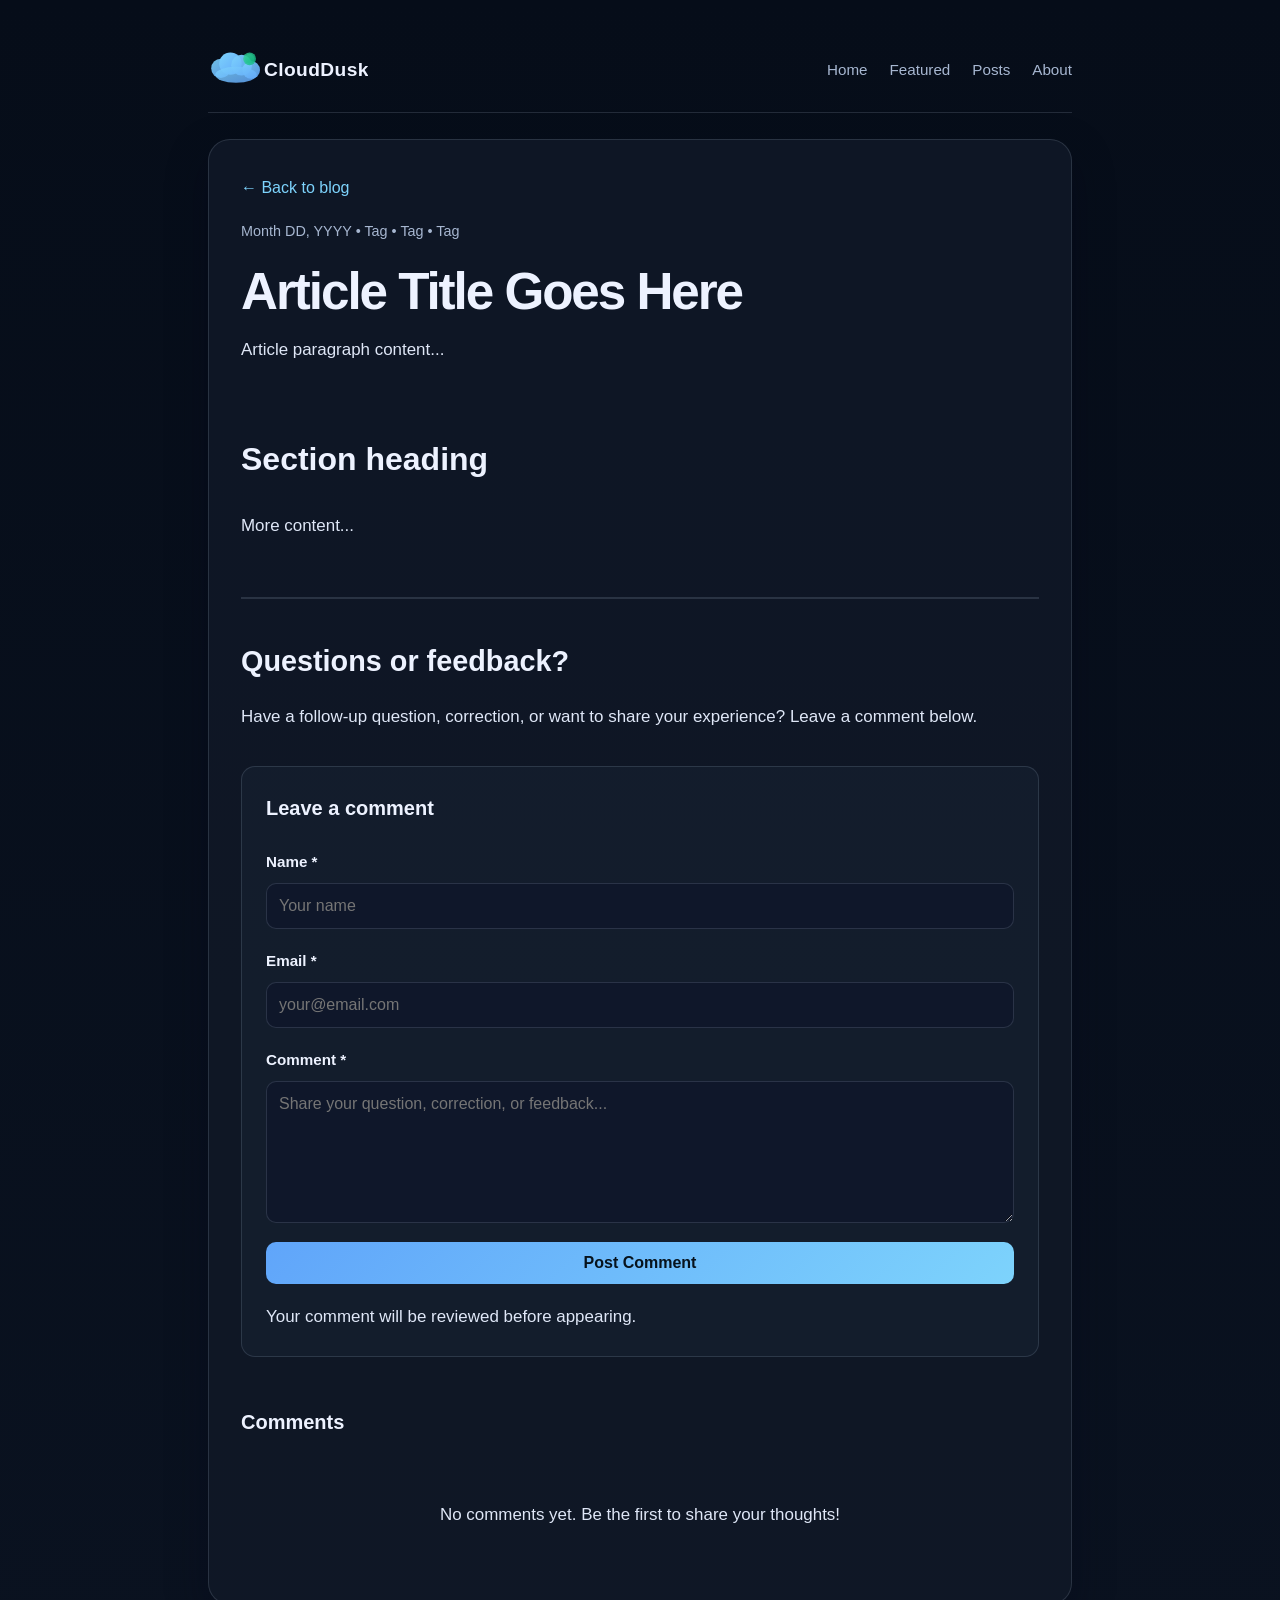
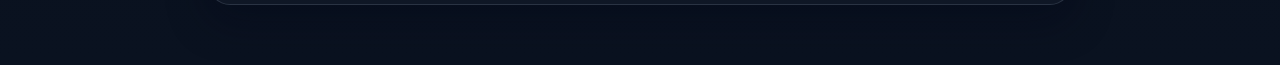
==== ARTICLE_TEMPLATE.html @ e954ddf6 "Add comment section with email notifications to all articles" ====
<!DOCTYPE html>
<html lang="en">
  <head>
    <meta charset="UTF-8" />
    <meta name="viewport" content="width=device-width, initial-scale=1.0" />
    <title>Article Title | CloudDusk</title>
    <meta name="description" content="Brief description of the article." />
    <link rel="stylesheet" href="../styles.css" />
  </head>
  <body>
    <div class="article-shell">
      <header class="topbar">
        <div class="brand"><img src="../img/clouddusk-logo.svg" alt="CloudDusk" /></div>
        <nav class="nav" aria-label="Main navigation">
          <a href="../index.html">Home</a>
          <a href="../index.html#featured">Featured</a>
          <a href="../index.html#posts">Posts</a>
          <a href="../index.html#about">About</a>
        </nav>
      </header>

      <main class="article-body">
        <a class="back-link" href="../index.html">← Back to blog</a>
        <div class="article-meta">Month DD, YYYY • Tag • Tag • Tag</div>
        <h1>Article Title Goes Here</h1>

        <!-- Article content starts here -->
        <p>Article paragraph content...</p>

        <h2>Section heading</h2>
        <p>More content...</p>

        <!-- Article content ends here -->

        <section class="comments-section">
          <h2>Questions or feedback?</h2>
          <p class="comments-intro">Have a follow-up question, correction, or want to share your experience? Leave a comment below.</p>

          <div class="comment-form-wrapper">
            <h3>Leave a comment</h3>
            <form class="comment-form" action="https://formspree.io/f/mjbkozwb" method="POST">
              <div class="form-group">
                <label for="name">Name *</label>
                <input type="text" id="name" name="name" required placeholder="Your name" />
              </div>

              <div class="form-group">
                <label for="email">Email *</label>
                <input type="email" id="email" name="email" required placeholder="your@email.com" />
              </div>

              <div class="form-group">
                <label for="comment">Comment *</label>
                <textarea id="comment" name="comment" required placeholder="Share your question, correction, or feedback..." rows="5"></textarea>
              </div>

              <button type="submit" class="submit-button">Post Comment</button>
              <p class="form-note">Your comment will be reviewed before appearing.</p>
            </form>
          </div>

          <div class="comments-list" id="commentsList">
            <h3>Comments</h3>
            <div class="no-comments">
              <p>No comments yet. Be the first to share your thoughts!</p>
            </div>
          </div>
        </section>
      </main>
    </div>
  </body>
</html>
---- styles.css ----
:root {
  --bg: #08111d;
  --bg-elev: #0f172a;
  --panel: #111827;
  --panel-soft: #162233;
  --text: #edf2ff;
  --muted: #a7b7d1;
  --soft: #dfe7f7;
  --accent: #7dd3fc;
  --accent-strong: #60a5fa;
  --accent-2: #34d399;
  --border: rgba(148, 163, 184, 0.2);
  --shadow: rgba(2, 6, 23, 0.35);
  --code-bg: rgba(15, 23, 42, 0.9);
}

* { box-sizing: border-box; }

html { scroll-behavior: smooth; }

body {
  margin: 0;
  font-family: "Segoe UI", Tahoma, Geneva, Verdana, sans-serif;
  background: linear-gradient(180deg, #060d19 0%, #0a1220 100%);
  color: var(--text);
  line-height: 1.7;
}

a {
  color: var(--accent);
  text-decoration: none;
}

a:hover { text-decoration: underline; }

img { max-width: 100%; display: block; }

.container {
  max-width: 1180px;
  margin: 0 auto;
  padding: 20px 24px 80px;
}

.topbar {
  display: flex;
  justify-content: space-between;
  align-items: center;
  padding: 20px 0 18px;
  border-bottom: 1px solid var(--border);
  margin-bottom: 26px;
}

.brand {
  font-size: 0.9rem;
  letter-spacing: 0.2em;
  text-transform: uppercase;
  font-weight: 800;
  color: var(--accent-2);
  display: flex;
  align-items: center;
}

.brand img {
  height: 48px;
  width: auto;
  display: block;
}

.nav {
  display: flex;
  gap: 22px;
  align-items: center;
  flex-wrap: wrap;
}

.nav a {
  color: var(--muted);
  font-size: 0.95rem;
}

.hero {
  padding: 40px 0 30px;
}

.hero-inner {
  background: linear-gradient(135deg, rgba(96,165,250,0.12), rgba(52,211,153,0.08));
  border: 1px solid var(--border);
  border-radius: 22px;
  padding: 40px 30px;
  box-shadow: 0 18px 45px var(--shadow);
}

.hero-tag {
  display: inline-block;
  background: rgba(125, 211, 252, 0.12);
  border: 1px solid rgba(125, 211, 252, 0.2);
  color: var(--accent);
  padding: 7px 12px;
  border-radius: 999px;
  font-size: 0.76rem;
  letter-spacing: 0.12em;
  text-transform: uppercase;
  margin-bottom: 18px;
}

h1 {
  margin: 0 0 16px;
  font-size: clamp(2.5rem, 5vw, 4.2rem);
  line-height: 1.08;
  letter-spacing: -0.04em;
}

.lead {
  max-width: 720px;
  font-size: 1.15rem;
  color: var(--soft);
  margin: 0;
}

.hero-actions {
  display: flex;
  gap: 14px;
  flex-wrap: wrap;
  margin-top: 30px;
}

.button {
  display: inline-flex;
  align-items: center;
  justify-content: center;
  padding: 12px 18px;
  border-radius: 10px;
  border: 1px solid var(--border);
  background: var(--panel);
  color: var(--text);
  font-weight: 600;
}

.button.primary {
  background: linear-gradient(135deg, var(--accent-strong), var(--accent));
  color: #07131d;
  border-color: transparent;
}

.section {
  margin-top: 42px;
}

.section-header {
  display: flex;
  justify-content: space-between;
  align-items: end;
  gap: 12px;
  margin-bottom: 18px;
}

.section-header h2 {
  margin: 0;
  font-size: 1.75rem;
}

.meta-link {
  color: var(--muted);
  font-size: 0.9rem;
}

.grid {
  display: grid;
  grid-template-columns: repeat(auto-fit, minmax(260px, 1fr));
  gap: 20px;
}

.card {
  background: rgba(17, 24, 39, 0.88);
  border: 1px solid var(--border);
  border-radius: 18px;
  padding: 22px;
  box-shadow: 0 8px 24px rgba(2, 6, 23, 0.18);
}

.card h3 {
  margin-top: 0;
  font-size: 1.3rem;
}

.card h3 a {
  color: inherit;
}

.card h3 a:hover {
  color: var(--accent);
  text-decoration: underline;
}

.card p {
  margin-bottom: 0;
  color: var(--muted);
}

.featured {
  margin-top: 44px;
}

.featured-panel {
  display: grid;
  grid-template-columns: 1.6fr 1fr;
  gap: 24px;
  background: rgba(17, 24, 39, 0.88);
  border: 1px solid var(--border);
  border-radius: 22px;
  padding: 24px;
}

.featured-copy h3 {
  margin: 0 0 12px;
  font-size: clamp(1.9rem, 3vw, 2.6rem);
}

.featured-copy h3 a {
  color: inherit;
}

.featured-copy h3 a:hover {
  color: var(--accent);
  text-decoration: underline;
}

.featured-copy p {
  color: var(--muted);
  margin-bottom: 18px;
}

.article-list {
  list-style: none;
  padding: 0;
  margin: 0;
}

.article-list li + li {
  margin-top: 18px;
}

.post-card {
  background: rgba(17, 24, 39, 0.7);
  border: 1px solid var(--border);
  border-radius: 14px;
  padding: 18px 18px 16px;
}

.post-card .date {
  display: inline-block;
  color: var(--accent);
  font-size: 0.76rem;
  letter-spacing: 0.07em;
  text-transform: uppercase;
  margin-bottom: 7px;
}

.post-card h4 {
  margin: 0 0 8px;
  font-size: 1.15rem;
}

.post-card p {
  margin: 0 0 14px;
  color: var(--muted);
}

.tag-row {
  display: flex;
  flex-wrap: wrap;
  gap: 8px;
}

.tag {
  display: inline-block;
  background: rgba(125, 211, 252, 0.12);
  color: var(--accent);
  padding: 5px 9px;
  border-radius: 999px;
  font-size: 0.76rem;
  border: 1px solid rgba(125, 211, 252, 0.18);
}

.about {
  margin-top: 52px;
  color: var(--soft);
}

.footer {
  margin-top: 40px;
  padding-top: 20px;
  border-top: 1px solid var(--border);
  text-align: center;
  color: var(--muted);
}

.article-shell {
  max-width: 900px;
  margin: 0 auto;
  padding: 26px 18px 60px;
}

.article-body {
  background: rgba(17, 24, 39, 0.88);
  border: 1px solid var(--border);
  border-radius: 22px;
  padding: 34px 32px 42px;
  box-shadow: 0 16px 40px var(--shadow);
}

.article-body h1 {
  font-size: clamp(2.2rem, 5vw, 3.2rem);
  margin-bottom: 12px;
}

.article-body h2 {
  margin-top: 2.1em;
  margin-bottom: 0.8em;
  font-size: clamp(1.6rem, 2.5vw, 2.2rem);
}

.article-body h3 {
  margin-top: 1.7em;
  margin-bottom: 0.7em;
  font-size: 1.28rem;
}

.article-body p,
.article-body li {
  color: var(--soft);
  font-size: 1.06rem;
}

.article-body blockquote {
  margin: 1.6em 0;
  padding: 0.9em 1em 0.9em 1.2em;
  border-left: 4px solid var(--accent-2);
  background: rgba(52, 211, 153, 0.06);
  color: var(--text);
}

.article-body code, .article-body pre {
  font-family: Consolas, "Courier New", monospace;
}

.article-body pre {
  background: var(--code-bg);
  color: #dbeafe;
  border: 1px solid var(--border);
  border-radius: 12px;
  overflow-x: auto;
  padding: 1rem 1.1rem;
  line-height: 1.6;
}

.article-body code {
  background: rgba(96, 165, 250, 0.12);
  padding: 0.1rem 0.35rem;
  border-radius: 5px;
  border: 1px solid rgba(96, 165, 250, 0.15);
}

.article-body ul,
.article-body ol {
  padding-left: 1.4rem;
}

.article-body .article-meta {
  color: var(--muted);
  font-size: 0.9rem;
  margin-bottom: 20px;
}

.article-body .back-link {
  display: inline-block;
  margin-bottom: 18px;
}

.article-body img {
  max-width: 100%;
  height: auto;
  border-radius: 12px;
  border: 1px solid var(--border);
  margin: 1.6em 0;
  display: block;
  box-shadow: 0 8px 24px var(--shadow);
}

.article-body .image-caption {
  text-align: center;
  color: var(--muted);
  font-size: 0.9rem;
  margin-top: -1.2em;
  margin-bottom: 1.6em;
  font-style: italic;
}

/* Comments Section */
.comments-section {
  margin-top: 3.5em;
  padding-top: 2.4em;
  border-top: 2px solid var(--border);
}

.comments-section h2 {
  font-size: 1.8rem;
  margin-top: 0;
  margin-bottom: 0.4em;
}

.comments-intro {
  color: var(--muted);
  font-size: 1.05rem;
  margin-bottom: 2em;
}

.comment-form-wrapper {
  background: rgba(22, 34, 51, 0.6);
  border: 1px solid var(--border);
  border-radius: 14px;
  padding: 24px;
  margin-bottom: 3em;
}

.comment-form-wrapper h3 {
  margin-top: 0;
  margin-bottom: 1.2em;
  font-size: 1.25rem;
}

.comment-form {
  display: flex;
  flex-direction: column;
  gap: 1.2em;
}

.form-group {
  display: flex;
  flex-direction: column;
  gap: 0.5em;
}

.form-group label {
  color: var(--text);
  font-weight: 600;
  font-size: 0.95rem;
}

.form-group input,
.form-group textarea {
  background: var(--bg-elev);
  border: 1px solid var(--border);
  border-radius: 10px;
  color: var(--text);
  padding: 10px 12px;
  font-family: inherit;
  font-size: 1rem;
  line-height: 1.5;
  transition: border-color 0.2s, box-shadow 0.2s;
}

.form-group input:focus,
.form-group textarea:focus {
  outline: none;
  border-color: var(--accent);
  box-shadow: 0 0 0 3px rgba(125, 211, 252, 0.1);
}

.form-group textarea {
  resize: vertical;
  min-height: 120px;
}

.submit-button {
  background: linear-gradient(135deg, var(--accent-strong), var(--accent));
  color: #07131d;
  border: none;
  border-radius: 10px;
  padding: 12px 20px;
  font-weight: 600;
  font-size: 1rem;
  cursor: pointer;
  transition: transform 0.2s, box-shadow 0.2s;
}

.submit-button:hover:not(:disabled) {
  transform: translateY(-2px);
  box-shadow: 0 6px 20px rgba(96, 165, 250, 0.3);
}

.submit-button:disabled {
  opacity: 0.7;
  cursor: not-allowed;
}

.form-note {
  color: var(--muted);
  font-size: 0.9rem;
  margin: 0;
}

.comments-list {
  margin-top: 3em;
}

.comments-list h3 {
  font-size: 1.25rem;
  margin-bottom: 1.5em;
}

.comment-item {
  background: rgba(22, 34, 51, 0.5);
  border: 1px solid var(--border);
  border-radius: 12px;
  padding: 18px;
  margin-bottom: 1.2em;
}

.comment-header {
  display: flex;
  justify-content: space-between;
  align-items: flex-start;
  margin-bottom: 0.8em;
}

.comment-author {
  font-weight: 600;
  color: var(--text);
}

.comment-date {
  color: var(--muted);
  font-size: 0.85rem;
}

.comment-text {
  color: var(--soft);
  line-height: 1.6;
  margin: 0;
  white-space: pre-wrap;
  word-break: break-word;
}

.no-comments {
  text-align: center;
  padding: 2em 0;
  color: var(--muted);
}

.no-comments p {
  margin: 0;
}

@media (max-width: 760px) {
  .topbar {
    flex-direction: column;
    align-items: flex-start;
    gap: 12px;
  }

  .featured-panel {
    grid-template-columns: 1fr;
  }

  .hero-inner {
    padding: 26px 20px;
  }

  .article-body {
    padding: 24px 20px 28px;
  }
}
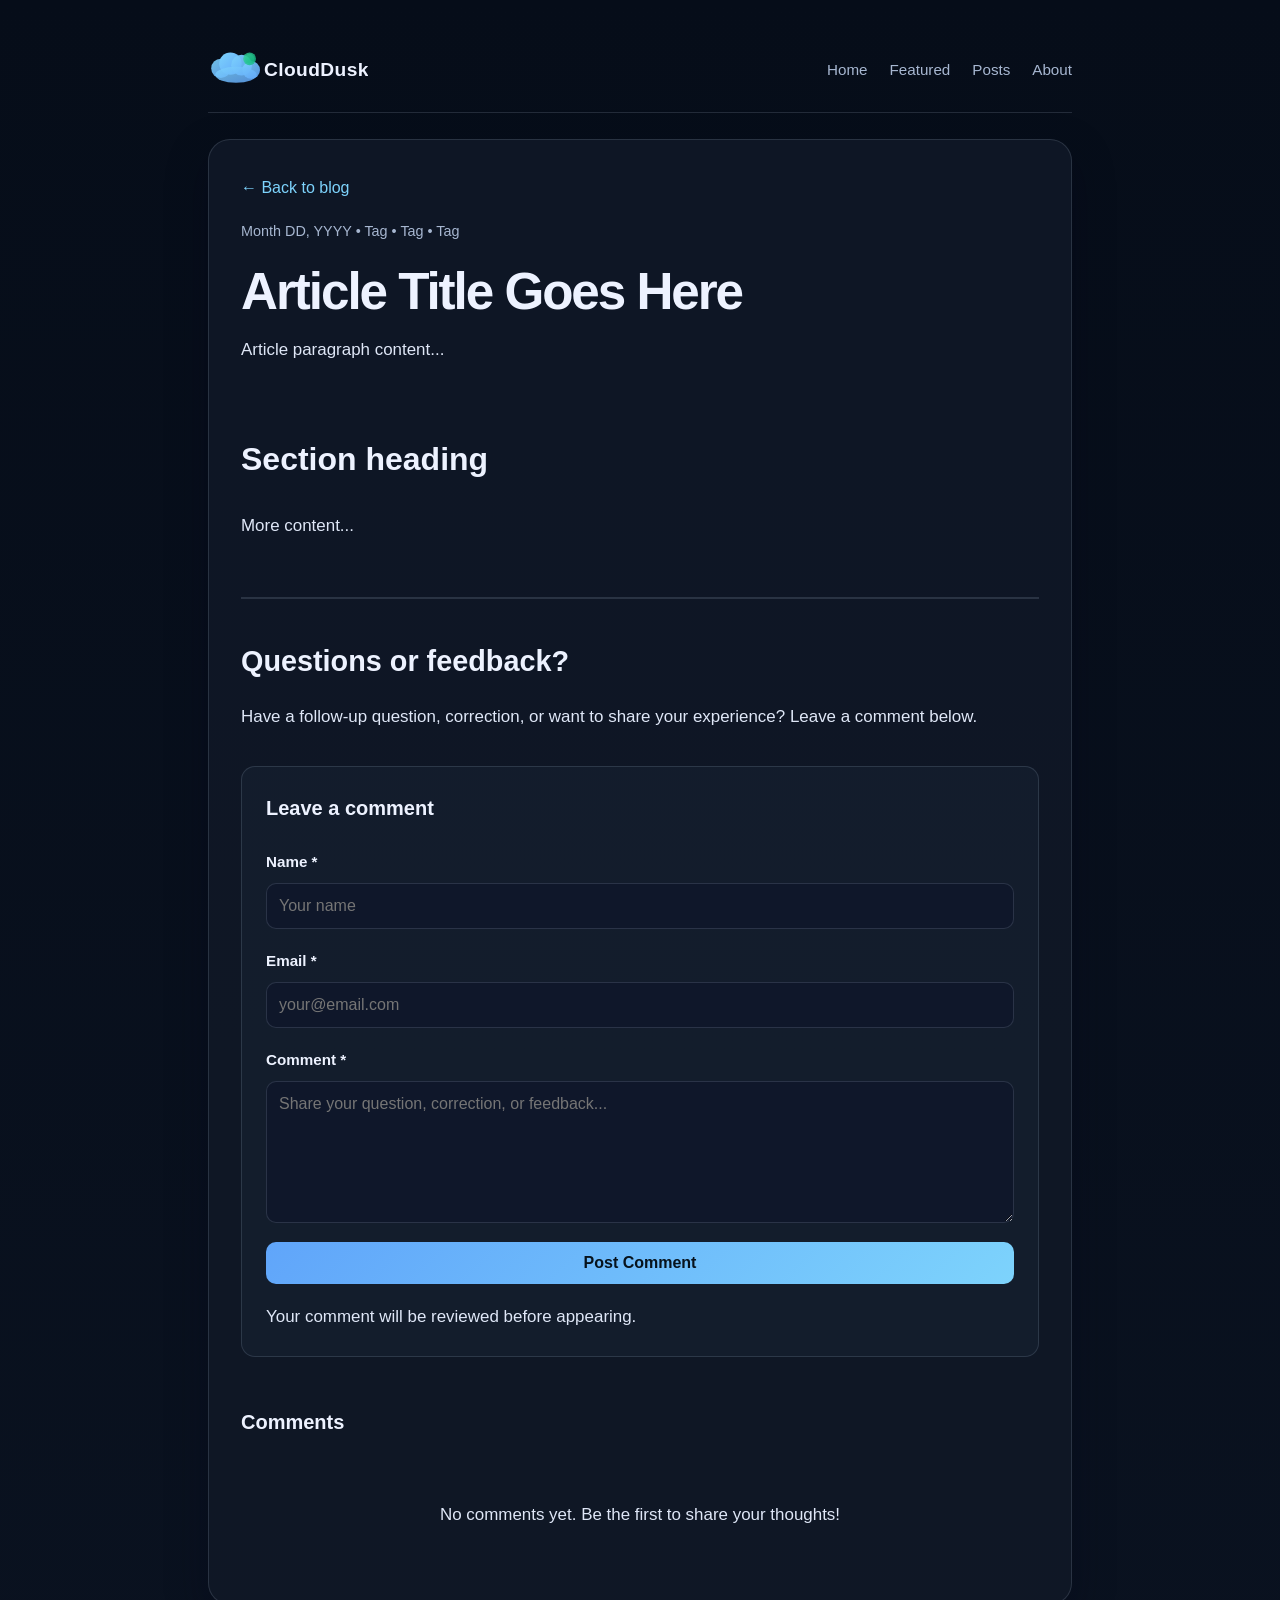
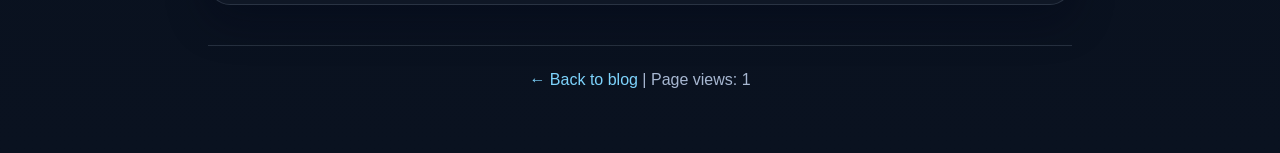
==== commit 1c1e8bd0: "Add Google Analytics tracking and page view counter to all pages" ====
--- a/ARTICLE_TEMPLATE.html
+++ b/ARTICLE_TEMPLATE.html
@@ -6,6 +6,14 @@
     <title>Article Title | CloudDusk</title>
     <meta name="description" content="Brief description of the article." />
     <link rel="stylesheet" href="../styles.css" />
+    <!-- Google Analytics -->
+    <script async src="https://www.googletagmanager.com/gtag/js?id=G-XXXXXXXXXX"></script>
+    <script>
+      window.dataLayer = window.dataLayer || [];
+      function gtag(){dataLayer.push(arguments);}
+      gtag('js', new Date());
+      gtag('config', 'G-XXXXXXXXXX');
+    </script>
   </head>
   <body>
     <div class="article-shell">
@@ -38,7 +46,7 @@
 
           <div class="comment-form-wrapper">
             <h3>Leave a comment</h3>
-            <form class="comment-form" action="https://formspree.io/f/mjbkozwb" method="POST">
+            <form class="comment-form" action="https://formspree.io/f/mvkpbadk" method="POST">
               <div class="form-group">
                 <label for="name">Name *</label>
                 <input type="text" id="name" name="name" required placeholder="Your name" />
@@ -67,6 +75,19 @@
           </div>
         </section>
       </main>
+      <footer class="footer">
+        <a href="../index.html">← Back to blog</a> | <span id="pageViews">Page views: 0</span>
+      </footer>
     </div>
+    <script>
+      // Simple page view counter
+      function updatePageViews() {
+        let views = localStorage.getItem('pageViews-' + window.location.pathname) || 0;
+        views = parseInt(views) + 1;
+        localStorage.setItem('pageViews-' + window.location.pathname, views);
+        document.getElementById('pageViews').textContent = 'Page views: ' + views;
+      }
+      updatePageViews();
+    </script>
   </body>
 </html>
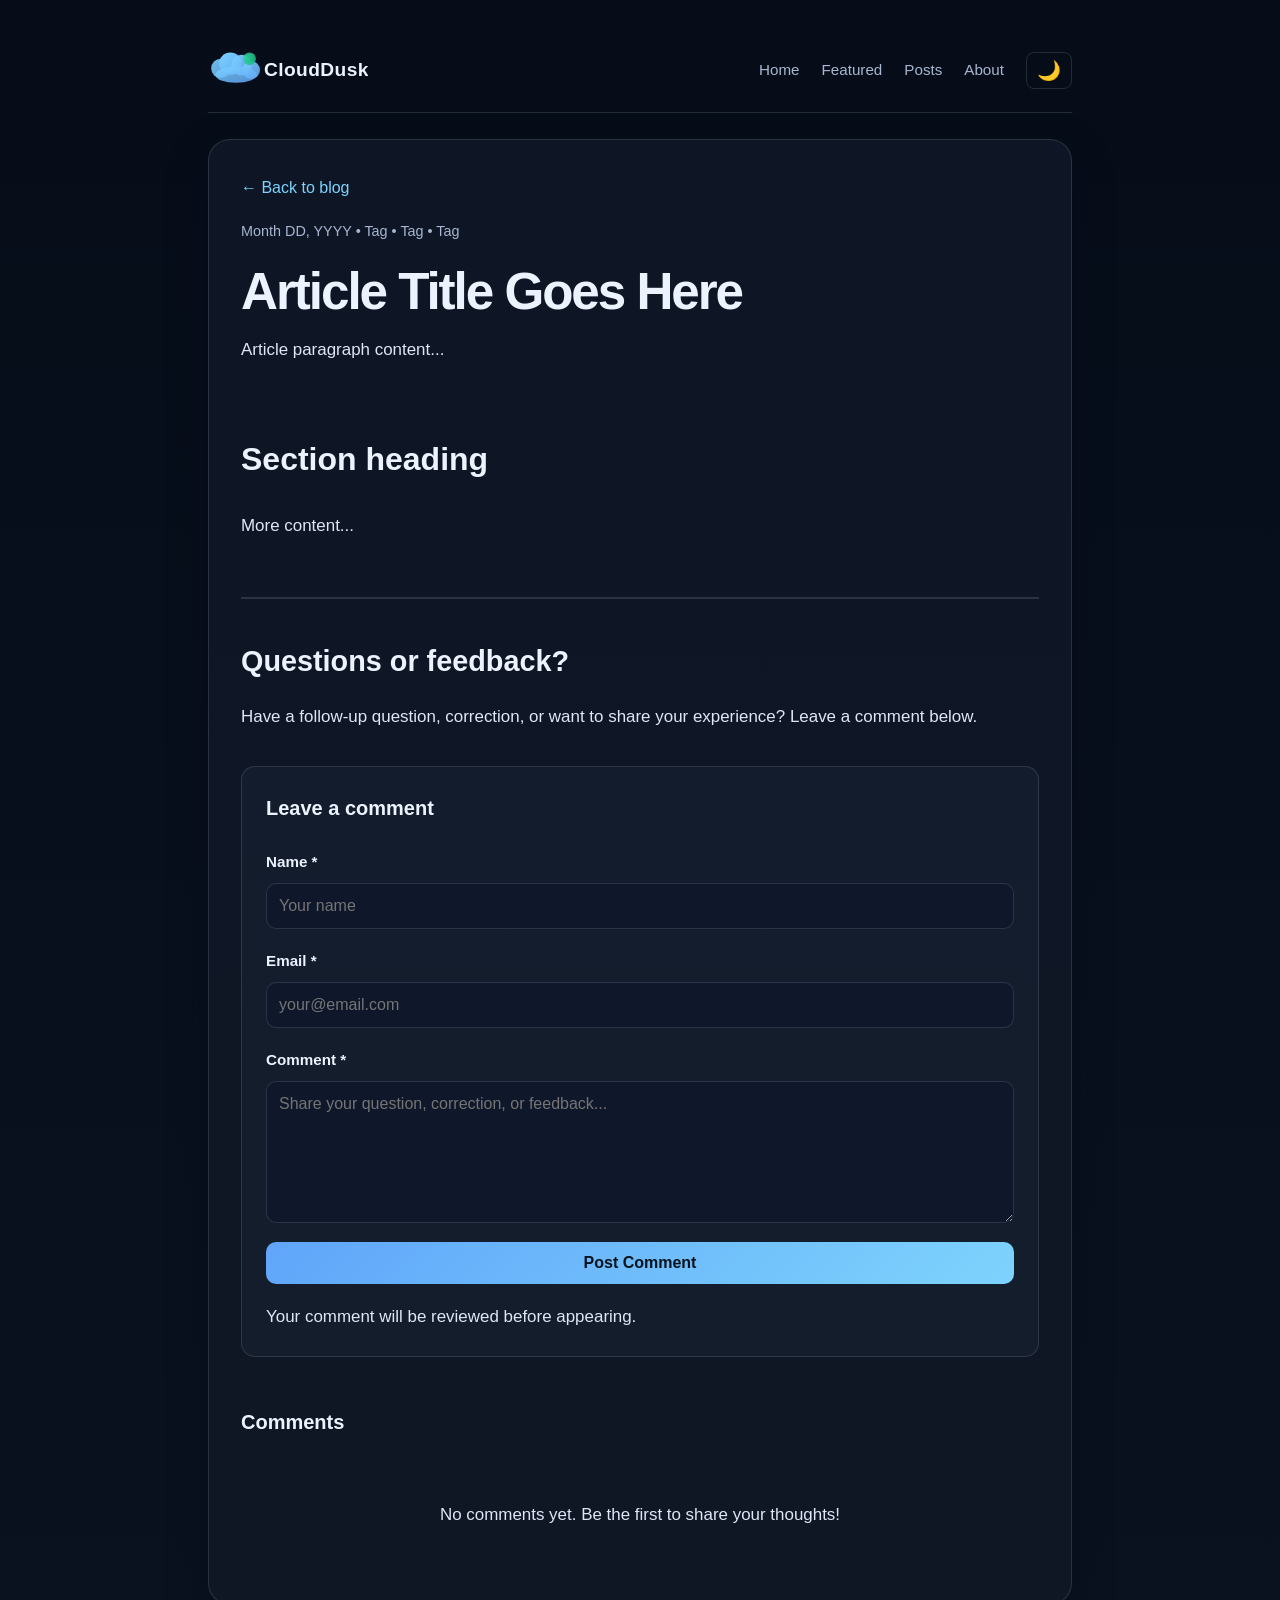
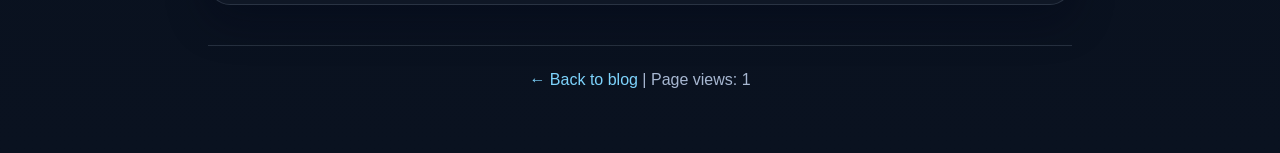
==== commit cfa72260: "Add dark/light theme toggle to all pages" ====
--- a/ARTICLE_TEMPLATE.html
+++ b/ARTICLE_TEMPLATE.html
@@ -6,13 +6,17 @@
     <title>Article Title | CloudDusk</title>
     <meta name="description" content="Brief description of the article." />
     <link rel="stylesheet" href="../styles.css" />
-    <!-- Google Analytics -->
-    <script async src="https://www.googletagmanager.com/gtag/js?id=G-XXXXXXXXXX"></script>
+    <!-- Favicon -->
+    <link rel="icon" type="image/svg+xml" href="../img/clouddusk-logo.svg" />
+    <link rel="apple-touch-icon" href="../img/clouddusk-logo.svg" />
+    <!-- Google tag (gtag.js) -->
+    <script async src="https://www.googletagmanager.com/gtag/js?id=G-Y5G7KYWCNV"></script>
     <script>
       window.dataLayer = window.dataLayer || [];
       function gtag(){dataLayer.push(arguments);}
       gtag('js', new Date());
-      gtag('config', 'G-XXXXXXXXXX');
+
+      gtag('config', 'G-Y5G7KYWCNV');
     </script>
   </head>
   <body>
@@ -24,6 +28,7 @@
           <a href="../index.html#featured">Featured</a>
           <a href="../index.html#posts">Posts</a>
           <a href="../index.html#about">About</a>
+          <button class="theme-toggle" id="themeToggle" title="Toggle theme" aria-label="Toggle dark/light theme">🌙</button>
         </nav>
       </header>
 
@@ -89,5 +94,37 @@
       }
       updatePageViews();
     </script>
+    <script>
+      // Theme toggle functionality
+      const themeToggle = document.getElementById('themeToggle');
+      const html = document.documentElement;
+      
+      // Load saved theme preference or use system preference
+      function initTheme() {
+        const saved = localStorage.getItem('theme') || 'dark';
+        setTheme(saved);
+      }
+      
+      function setTheme(theme) {
+        if (theme === 'light') {
+          html.setAttribute('data-theme', 'light');
+          themeToggle.textContent = '☀️';
+          localStorage.setItem('theme', 'light');
+        } else {
+          html.removeAttribute('data-theme');
+          themeToggle.textContent = '🌙';
+          localStorage.setItem('theme', 'dark');
+        }
+      }
+      
+      themeToggle.addEventListener('click', () => {
+        const currentTheme = html.getAttribute('data-theme') || 'dark';
+        const newTheme = currentTheme === 'light' ? 'dark' : 'light';
+        setTheme(newTheme);
+      });
+      
+      // Initialize theme on page load
+      initTheme();
+    </script>
   </body>
 </html>
--- a/styles.css
+++ b/styles.css
@@ -14,6 +14,22 @@
   --code-bg: rgba(15, 23, 42, 0.9);
 }
 
+html[data-theme="light"] {
+  --bg: #f9fafb;
+  --bg-elev: #ffffff;
+  --panel: #f3f4f6;
+  --panel-soft: #e5e7eb;
+  --text: #1f2937;
+  --muted: #6b7280;
+  --soft: #374151;
+  --accent: #0891b2;
+  --accent-strong: #0369a1;
+  --accent-2: #059669;
+  --border: rgba(209, 213, 219, 0.5);
+  --shadow: rgba(0, 0, 0, 0.1);
+  --code-bg: rgba(243, 244, 246, 0.9);
+}
+
 * { box-sizing: border-box; }
 
 html { scroll-behavior: smooth; }
@@ -24,6 +40,11 @@
   background: linear-gradient(180deg, #060d19 0%, #0a1220 100%);
   color: var(--text);
   line-height: 1.7;
+  transition: background-color 0.3s, color 0.3s;
+}
+
+html[data-theme="light"] body {
+  background: linear-gradient(180deg, #f5f7fa 0%, #e8eaef 100%);
 }
 
 a {
@@ -76,6 +97,26 @@
 .nav a {
   color: var(--muted);
   font-size: 0.95rem;
+}
+
+.theme-toggle {
+  background: none;
+  border: 1px solid var(--border);
+  color: var(--muted);
+  font-size: 1.2rem;
+  cursor: pointer;
+  padding: 6px 10px;
+  border-radius: 8px;
+  display: flex;
+  align-items: center;
+  justify-content: center;
+  transition: all 0.2s;
+}
+
+.theme-toggle:hover {
+  background: var(--panel);
+  color: var(--accent);
+  border-color: var(--accent);
 }
 
 .hero {
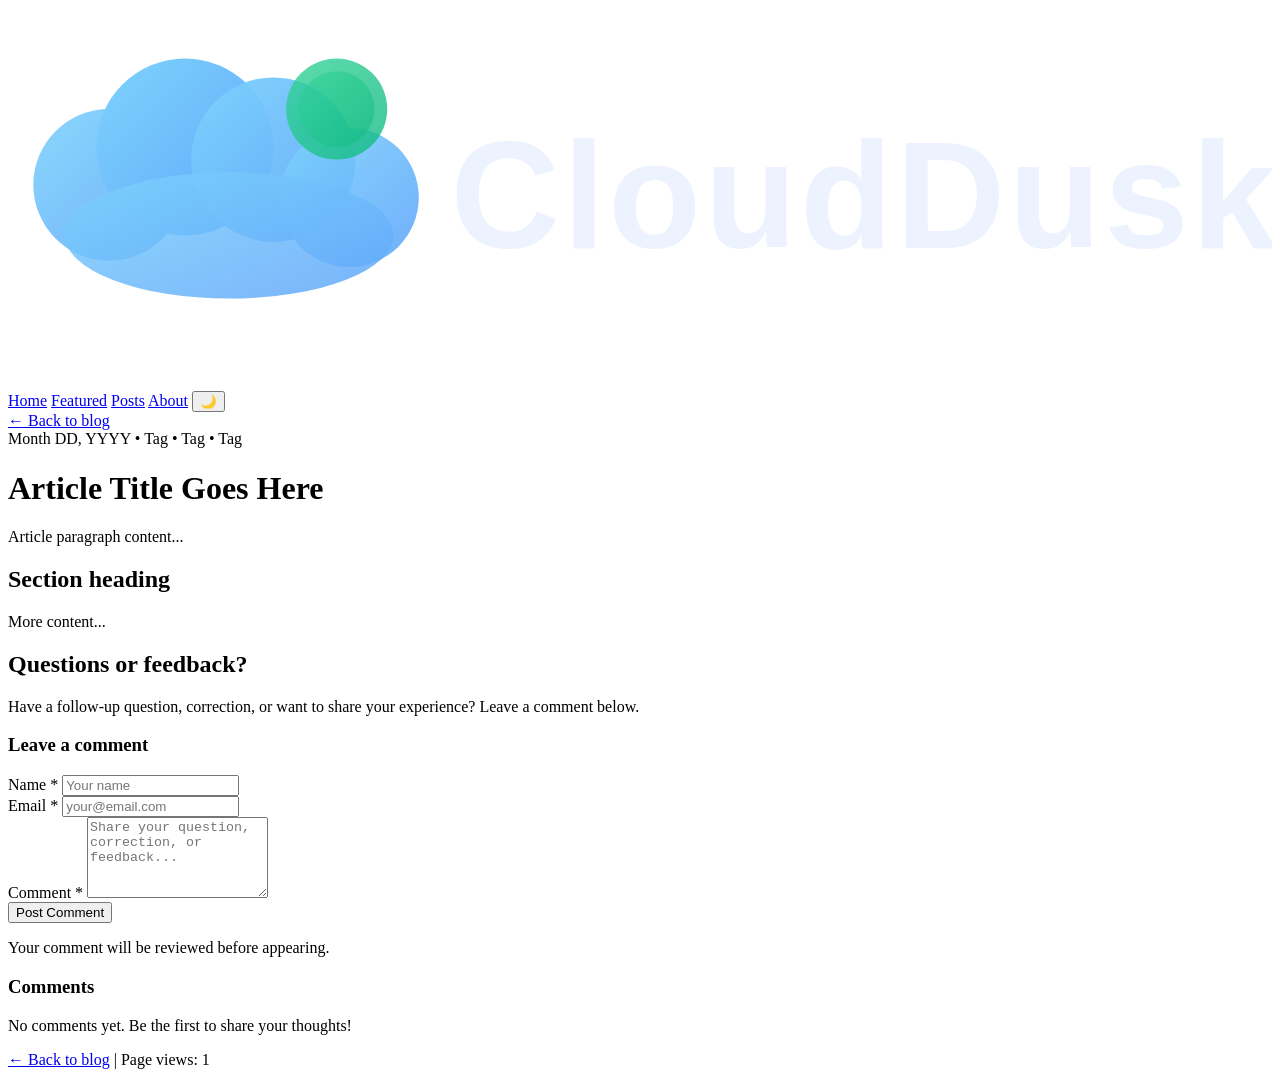
==== commit 8b5352b4: "Publish Databricks Serverless NCC article" ====
--- a/ARTICLE_TEMPLATE.html
+++ b/ARTICLE_TEMPLATE.html
@@ -5,7 +5,7 @@
     <meta name="viewport" content="width=device-width, initial-scale=1.0" />
     <title>Article Title | CloudDusk</title>
     <meta name="description" content="Brief description of the article." />
-    <link rel="stylesheet" href="../styles.css" />
+    <link rel="stylesheet" href="../styles-minimal-mistakes.css" />
     <!-- Favicon -->
     <link rel="icon" type="image/svg+xml" href="../img/clouddusk-logo.svg" />
     <link rel="apple-touch-icon" href="../img/clouddusk-logo.svg" />
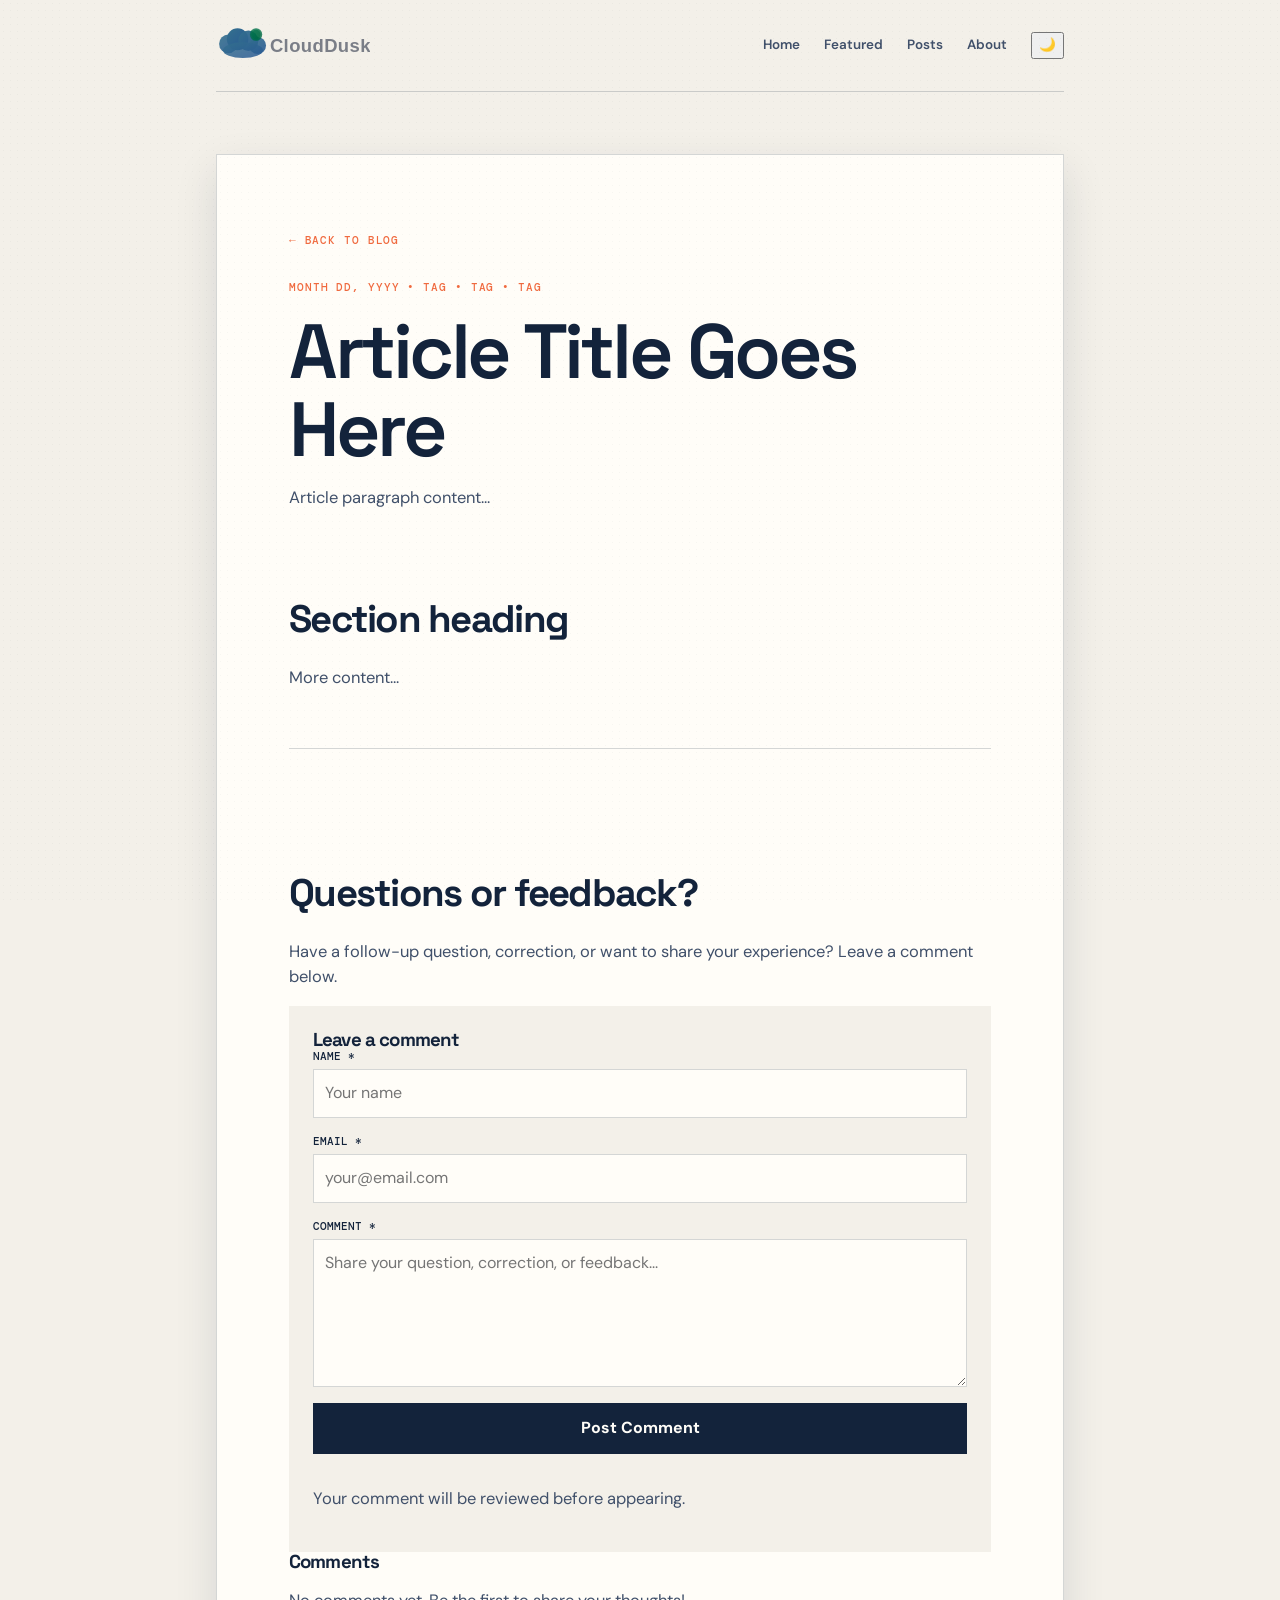
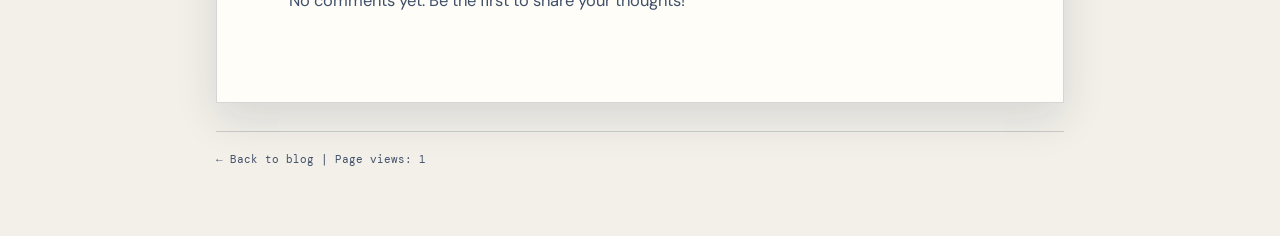
==== commit b96b8d35: "Redesign CloudDusk homepage" ====
--- a/ARTICLE_TEMPLATE.html
+++ b/ARTICLE_TEMPLATE.html
@@ -5,7 +5,7 @@
     <meta name="viewport" content="width=device-width, initial-scale=1.0" />
     <title>Article Title | CloudDusk</title>
     <meta name="description" content="Brief description of the article." />
-    <link rel="stylesheet" href="../styles-minimal-mistakes.css" />
+    <link rel="stylesheet" href="styles.css" />
     <!-- Favicon -->
     <link rel="icon" type="image/svg+xml" href="../img/clouddusk-logo.svg" />
     <link rel="apple-touch-icon" href="../img/clouddusk-logo.svg" />
--- a/styles.css
+++ b/styles.css
@@ -0,0 +1,51 @@
+@import url('https://fonts.googleapis.com/css2?family=DM+Mono:wght@400;500&family=DM+Sans:wght@400;500;600;700&family=Space+Grotesk:wght@500;600;700&display=swap');
+
+:root { --paper:#f3f0e9; --paper-deep:#e8e3d9; --ink:#13233b; --ink-soft:#40506a; --navy:#152a48; --orange:#f06a3f; --yellow:#f7b842; --cyan:#8bc5c6; --line:rgba(19,35,59,.18); --white:#fffdf8; --shadow:rgba(19,35,59,.12); }
+* { box-sizing:border-box; }
+html { scroll-behavior:smooth; }
+body { margin:0; background:var(--paper); color:var(--ink); font-family:'DM Sans',sans-serif; line-height:1.55; }
+body::before { content:''; position:fixed; inset:0; pointer-events:none; opacity:.22; background-image:radial-gradient(rgba(19,35,59,.16) .6px,transparent .6px); background-size:7px 7px; mix-blend-mode:multiply; }
+a { color:inherit; text-decoration:none; } a:hover { color:var(--orange); } img { max-width:100%; display:block; } button,input,textarea { font:inherit; }
+.site-shell { max-width:1240px; margin:0 auto; padding:0 36px; position:relative; }
+.masthead { min-height:92px; display:flex; align-items:center; justify-content:space-between; border-bottom:1px solid var(--line); }
+.wordmark img { width:154px; height:auto; filter:brightness(.52) saturate(1.35); } .main-nav { display:flex; align-items:center; gap:30px; font-size:.84rem; font-weight:600; letter-spacing:.03em; } .main-nav a:not(.nav-cta) { color:var(--ink-soft); } .nav-cta { border-bottom:1px solid var(--ink); padding-bottom:4px; } .menu-toggle { display:none; border:0; background:transparent; color:var(--ink); font-weight:700; }
+.intro-grid { min-height:560px; display:grid; grid-template-columns:1.22fr .78fr; gap:70px; align-items:center; padding:92px 0 80px; }
+.eyebrow,.post-meta,.section-kicker,.aside-topline,.status-label { font-family:'DM Mono',monospace; text-transform:uppercase; letter-spacing:.08em; font-size:.68rem; } .eyebrow { display:flex; align-items:center; gap:10px; color:var(--orange); margin:0 0 25px; } .eyebrow-dot { width:8px; height:8px; display:inline-block; border-radius:50%; background:var(--orange); }
+h1,h2,h3 { font-family:'Space Grotesk',sans-serif; letter-spacing:-.045em; line-height:1.02; margin:0; } h1 { max-width:760px; font-size:clamp(3.6rem,7.3vw,7.2rem); font-weight:600; } .intro-lead { max-width:540px; color:var(--ink-soft); font-size:1.15rem; margin:29px 0 0; }
+.intro-actions { display:flex; align-items:center; gap:26px; margin-top:36px; } .button { display:inline-flex; align-items:center; justify-content:space-between; gap:22px; min-height:48px; padding:0 18px; border:1px solid transparent; font-weight:700; font-size:.84rem; cursor:pointer; } .button-dark { background:var(--ink); color:var(--white); } .button-dark:hover { color:var(--white); background:var(--orange); } .button-light { background:var(--yellow); color:var(--ink); } .button-light:hover { color:var(--ink); background:var(--white); }
+.text-link,.arrow-link { font-weight:700; font-size:.83rem; border-bottom:1px solid var(--ink); padding-bottom:4px; }
+.intro-aside { align-self:stretch; position:relative; display:flex; flex-direction:column; justify-content:space-between; border-left:1px solid var(--line); padding:19px 0 12px 44px; overflow:hidden; } .aside-topline { display:flex; justify-content:space-between; color:var(--ink-soft); } .signal-orbit { min-height:300px; position:relative; margin:auto -20px; } .orbit { position:absolute; border:1px solid var(--line); border-radius:50%; transform:rotate(-23deg); } .orbit-one { width:255px; height:150px; top:75px; left:16%; } .orbit-two { width:340px; height:215px; top:43px; left:4%; border-color:rgba(240,106,63,.45); } .orbit-core { position:absolute; width:74px; height:74px; top:115px; left:43%; border-radius:50%; background:var(--orange); box-shadow:0 0 0 14px rgba(240,106,63,.12),0 0 0 28px rgba(240,106,63,.06); } .orbit-label { position:absolute; z-index:1; background:var(--paper); color:var(--ink); font:500 .66rem 'DM Mono',monospace; letter-spacing:.1em; padding:4px 6px; } .label-azure { top:52px; left:20%; } .label-data { top:218px; left:58%; } .label-net { top:122px; right:2%; } .aside-note { max-width:275px; color:var(--ink-soft); font-size:.9rem; border-top:1px solid var(--line); padding-top:18px; margin:0; }
+.topic-ribbon { display:flex; flex-wrap:wrap; gap:0; border-top:1px solid var(--line); border-bottom:1px solid var(--line); } .topic-ribbon span { padding:15px 27px; font:500 .67rem 'DM Mono',monospace; text-transform:uppercase; letter-spacing:.08em; border-right:1px solid var(--line); } .topic-ribbon span:first-child { padding-left:0; } .topic-ribbon span:last-child { border-right:0; }
+.feature-section,.journal-section { padding:76px 0 0; } .section-kicker { display:flex; align-items:center; gap:16px; color:var(--ink-soft); margin-bottom:24px; } .section-kicker>span:first-child { color:var(--orange); } .section-kicker .rule { height:1px; background:var(--line); flex:1; } .section-kicker a { color:var(--ink-soft); }
+.feature-layout { display:grid; grid-template-columns:.88fr 1.12fr; min-height:430px; background:var(--navy); color:var(--white); } .feature-copy { display:flex; flex-direction:column; align-items:flex-start; padding:48px 52px 44px; } .feature-copy .post-meta { color:var(--cyan); } .feature-copy h2 { font-size:clamp(2.15rem,4vw,4.3rem); margin:22px 0; } .feature-copy h2 a:hover { color:var(--yellow); } .feature-copy>p:not(.post-meta) { color:rgba(255,253,248,.72); max-width:420px; margin:0 0 35px; } .feature-copy .arrow-link { color:var(--yellow); border-color:var(--yellow); margin-top:auto; } .feature-image { min-height:430px; position:relative; overflow:hidden; background:#0e1d32; } .feature-image img { width:100%; height:100%; object-fit:cover; opacity:.82; transition:transform .5s ease,opacity .5s ease; } .feature-image:hover img { transform:scale(1.04); opacity:1; } .image-label { position:absolute; left:18px; bottom:18px; background:var(--yellow); color:var(--ink); padding:7px 10px; font:500 .65rem 'DM Mono',monospace; letter-spacing:.08em; }
+.journal-grid { display:grid; grid-template-columns:repeat(3,1fr); gap:14px; } .journal-card { min-height:345px; padding:27px 28px; display:flex; flex-direction:column; border:1px solid var(--line); position:relative; } .journal-card-featured { background:var(--white); } .journal-card-muted { background:var(--paper-deep); } .journal-card-dark { background:var(--orange); color:var(--white); border-color:var(--orange); } .card-number { position:absolute; right:22px; top:23px; font:500 .68rem 'DM Mono',monospace; } .journal-card .post-meta { padding-right:45px; margin:0 0 52px; color:var(--ink-soft); } .journal-card-dark .post-meta { color:rgba(255,255,255,.75); } .journal-card h3 { font-size:clamp(1.45rem,2.2vw,2.05rem); max-width:330px; } .journal-card p:not(.post-meta) { color:var(--ink-soft); font-size:.92rem; margin:16px 0 28px; } .journal-card-dark p:not(.post-meta) { color:rgba(255,255,255,.8); } .journal-card .arrow-link { margin-top:auto; align-self:flex-start; } .journal-card-dark .arrow-link { border-color:var(--white); } .status-label { margin-top:auto; color:var(--ink-soft); }
+.lower-grid { display:grid; grid-template-columns:1fr 1fr; gap:14px; padding:90px 0; } .topic-panel,.about-panel { padding:38px; border:1px solid var(--line); } .topic-panel { background:var(--paper-deep); } .about-panel { background:var(--cyan); } .lower-grid h2 { font-size:clamp(2rem,4vw,3.5rem); margin:16px 0 14px; } .lower-grid p { max-width:420px; color:var(--ink-soft); } .topic-list { margin-top:37px; border-top:1px solid var(--line); } .topic-list a { display:flex; align-items:center; gap:16px; padding:14px 0; border-bottom:1px solid var(--line); font-weight:700; } .topic-list span { color:var(--orange); font:.68rem 'DM Mono',monospace; } .topic-list b { margin-left:auto; font-weight:400; } .about-signature { display:flex; align-items:center; gap:14px; margin-top:44px; font-family:'Space Grotesk',sans-serif; font-weight:700; } .signature-mark { display:grid; place-items:center; width:46px; height:46px; background:var(--ink); color:var(--yellow); font:600 1rem 'Space Grotesk',sans-serif; } .about-signature small { font:.65rem 'DM Mono',monospace; font-weight:400; color:var(--ink-soft); }
+.feedback-section { display:grid; grid-template-columns:.85fr 1.15fr; gap:50px; padding:65px 48px; background:var(--ink); color:var(--white); } .feedback-section h2 { max-width:360px; font-size:clamp(2.3rem,4vw,4rem); } .feedback-section p:not(.eyebrow) { color:rgba(255,253,248,.66); max-width:340px; } .feedback-form { display:grid; grid-template-columns:1fr 1fr; gap:17px; align-content:center; } .feedback-form label { display:flex; flex-direction:column; gap:7px; font:.67rem 'DM Mono',monospace; text-transform:uppercase; color:var(--cyan); } .feedback-form input,.feedback-form textarea { width:100%; border:0; border-bottom:1px solid rgba(255,255,255,.35); padding:9px 0; background:transparent; color:var(--white); outline:0; resize:vertical; } .feedback-form input:focus,.feedback-form textarea:focus { border-color:var(--yellow); } .feedback-form input::placeholder,.feedback-form textarea::placeholder { color:rgba(255,255,255,.45); } .message-field { grid-column:1 / -1; } .feedback-form .button { justify-self:start; margin-top:10px; }
+.site-footer { display:flex; justify-content:space-between; gap:20px; padding:28px 0 35px; color:var(--ink-soft); font:.68rem 'DM Mono',monospace; text-transform:uppercase; letter-spacing:.06em; }
+@media (max-width:820px) { .site-shell{padding:0 20px}.masthead{min-height:74px}.main-nav{display:none;position:absolute;z-index:5;top:74px;left:20px;right:20px;padding:18px;background:var(--white);border:1px solid var(--line);flex-direction:column;align-items:flex-start;box-shadow:0 12px 30px var(--shadow)}.main-nav.is-open{display:flex}.menu-toggle{display:block}.intro-grid,.feature-layout,.lower-grid,.feedback-section{grid-template-columns:1fr}.intro-grid{padding:65px 0;gap:50px}.intro-aside{min-height:380px;border-left:0;border-top:1px solid var(--line);padding:20px 0 0}.topic-ribbon span{padding:11px 13px}.topic-ribbon span:first-child{padding-left:0}.feature-copy{min-height:405px;padding:34px 28px}.feature-image{min-height:300px}.journal-grid{grid-template-columns:1fr}.journal-card{min-height:290px}.lower-grid{padding:65px 0}.feedback-section{padding:42px 28px;gap:35px}.site-footer{flex-wrap:wrap}.site-footer span:nth-child(2){order:3;width:100%} }
+@media (max-width:500px) { h1{font-size:3.35rem}.intro-actions{align-items:flex-start;flex-direction:column;gap:20px}.signal-orbit{transform:scale(.82);transform-origin:left center;margin-right:-50px}.feedback-form{grid-template-columns:1fr}.message-field{grid-column:auto}.feedback-form .button{width:100%}.site-footer{font-size:.6rem} }
+
+.article-shell { max-width:920px; margin:0 auto; padding:0 36px 70px; }
+.article-shell .topbar { min-height:92px; display:flex; align-items:center; justify-content:space-between; border-bottom:1px solid var(--line); }
+.article-shell .brand img { width:154px; filter:brightness(.52) saturate(1.35); }
+.article-shell .nav { display:flex; align-items:center; gap:24px; font-size:.84rem; font-weight:600; }
+.article-shell .nav a { color:var(--ink-soft); }
+.article-body { margin-top:62px; background:var(--white); border:1px solid var(--line); padding:clamp(28px,6vw,72px); box-shadow:0 16px 40px var(--shadow); }
+.article-body .back-link { color:var(--orange); font:500 .7rem 'DM Mono',monospace; text-transform:uppercase; letter-spacing:.08em; }
+.article-body .article-meta { color:var(--orange); font:500 .7rem 'DM Mono',monospace; text-transform:uppercase; letter-spacing:.08em; margin:28px 0 18px; }
+.article-body h1 { font-size:clamp(2.7rem,6vw,5.3rem); }
+.article-body h2 { font-size:clamp(1.8rem,3vw,2.8rem); margin:2.3em 0 .7em; }
+.article-body p, .article-body li { color:var(--ink-soft); font-size:1.03rem; }
+.article-body blockquote { margin:1.6em 0; padding:1em 1.2em; border-left:4px solid var(--orange); background:var(--paper); color:var(--ink); }
+.article-body pre { overflow:auto; padding:18px; background:var(--navy); color:var(--white); font: .88rem/1.6 'DM Mono',monospace; }
+.article-body img { width:100%; margin:28px 0; border:1px solid var(--line); }
+.article-body .image-caption { color:var(--ink-soft); text-align:center; font-size:.85rem; margin-top:-16px; }
+.article-body .comments-section { margin-top:58px; padding-top:35px; border-top:1px solid var(--line); }
+.article-body .comment-form-wrapper { padding:24px; background:var(--paper); }
+.article-body .comment-form { display:grid; gap:16px; }
+.article-body .form-group { display:grid; gap:6px; }
+.article-body .form-group label { font:500 .68rem 'DM Mono',monospace; text-transform:uppercase; }
+.article-body .form-group input, .article-body .form-group textarea { border:1px solid var(--line); padding:11px; background:var(--white); color:var(--ink); }
+.article-body .submit-button { border:0; padding:13px 18px; background:var(--ink); color:var(--white); font-weight:700; cursor:pointer; }
+.article-shell .footer { border-top:1px solid var(--line); margin-top:28px; padding-top:20px; color:var(--ink-soft); font: .68rem 'DM Mono',monospace; }
+@media (max-width:820px) { .article-shell { padding:0 20px 50px; } .article-shell .nav { gap:12px; flex-wrap:wrap; justify-content:flex-end; } .article-body { margin-top:35px; } }
